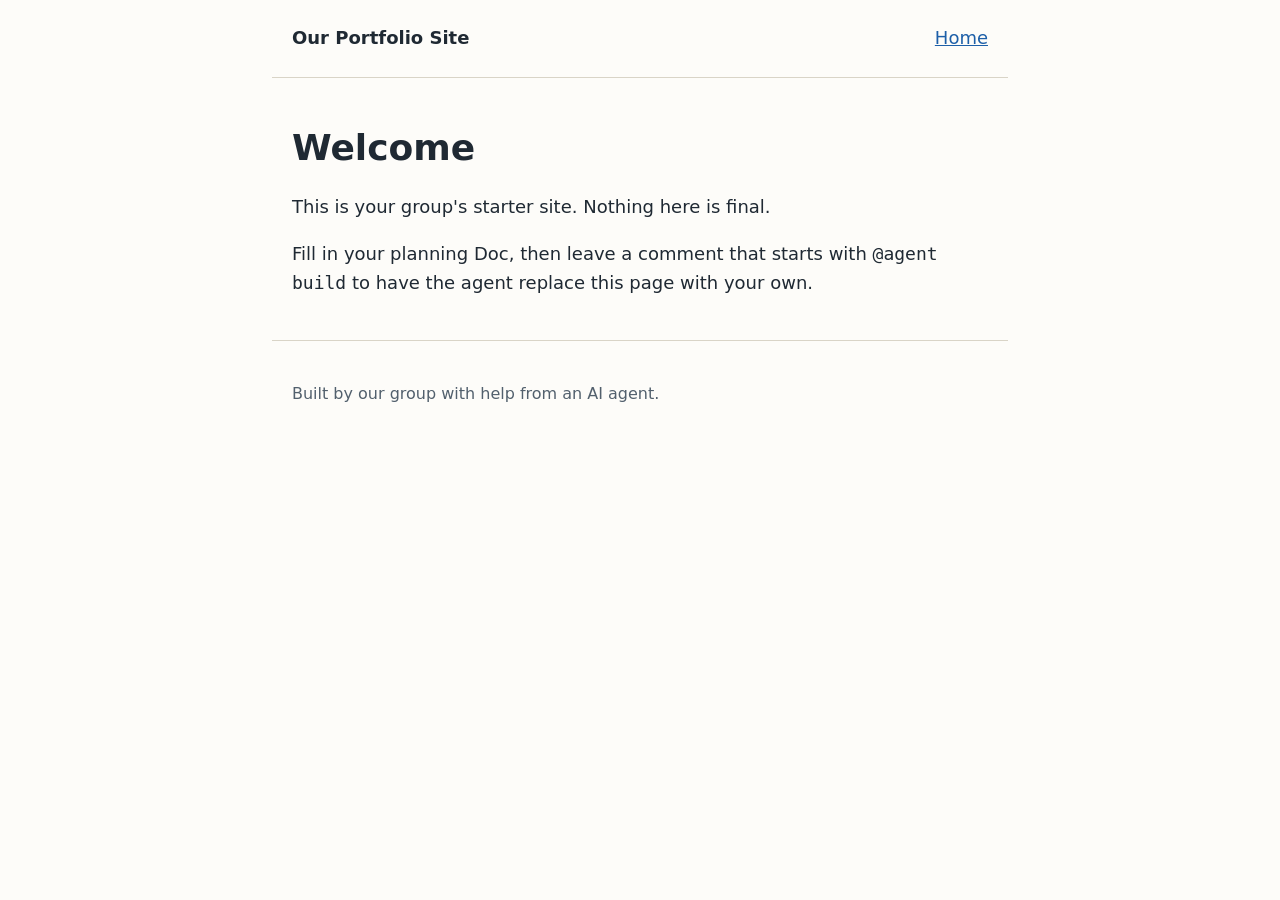
==== index.html @ fe295a9f "Initial commit" ====
<!DOCTYPE html>
<html lang="en">
<head>
  <meta charset="utf-8">
  <meta name="viewport" content="width=device-width, initial-scale=1">
  <title>Our Portfolio Site</title>
  <link rel="stylesheet" href="styles.css">
</head>
<body>
  <a class="skip-link" href="#main">Skip to main content</a>

  <header class="site-header">
    <p class="site-title"><a href="index.html">Our Portfolio Site</a></p>
    <nav aria-label="Main">
      <ul>
        <li><a href="index.html" aria-current="page">Home</a></li>
      </ul>
    </nav>
  </header>

  <main id="main">
    <h1>Welcome</h1>
    <p>This is your group's starter site. Nothing here is final.</p>
    <p>Fill in your planning Doc, then leave a comment that starts with
      <code>@agent build</code> to have the agent replace this page with your own.</p>
  </main>

  <footer class="site-footer">
    <p>Built by our group with help from an AI agent.</p>
  </footer>
</body>
</html>
---- styles.css ----
:root {
  --text: #1f2933;
  --muted: #52606d;
  --background: #fdfcf9;
  --accent: #1d5fa8;
  --border: #d9d4c7;
  --max-width: 46rem;
}

*,
*::before,
*::after {
  box-sizing: border-box;
}

body {
  margin: 0;
  font-family: system-ui, -apple-system, "Segoe UI", Roboto, sans-serif;
  font-size: 1.125rem;
  line-height: 1.6;
  color: var(--text);
  background: var(--background);
}

.site-header,
main,
.site-footer {
  max-width: var(--max-width);
  margin: 0 auto;
  padding: 1.5rem 1.25rem;
}

.site-header {
  display: flex;
  flex-wrap: wrap;
  align-items: baseline;
  justify-content: space-between;
  gap: 1rem;
  border-bottom: 1px solid var(--border);
}

.site-title {
  margin: 0;
  font-weight: 700;
}

.site-title a {
  color: inherit;
  text-decoration: none;
}

nav ul {
  display: flex;
  flex-wrap: wrap;
  gap: 1.25rem;
  margin: 0;
  padding: 0;
  list-style: none;
}

a {
  color: var(--accent);
}

a:focus-visible {
  outline: 3px solid var(--accent);
  outline-offset: 2px;
}

h1 {
  font-size: 2.25rem;
  line-height: 1.2;
}

img,
video {
  max-width: 100%;
  height: auto;
}

.site-footer {
  border-top: 1px solid var(--border);
  color: var(--muted);
  font-size: 1rem;
}

.skip-link {
  position: absolute;
  left: -999rem;
}

.skip-link:focus {
  left: 1rem;
  top: 1rem;
  padding: 0.5rem 0.75rem;
  background: var(--background);
}
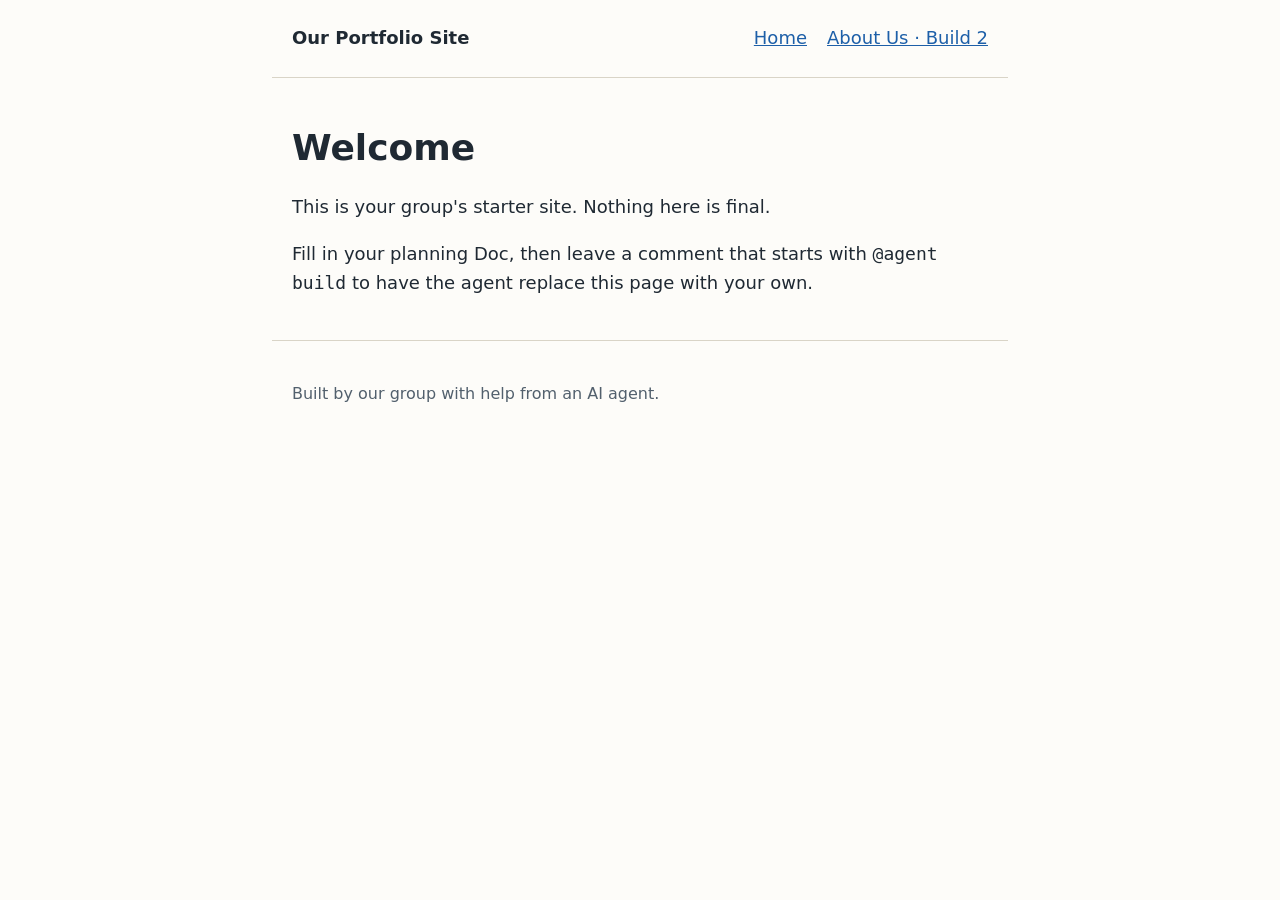
==== commit aa3f7d24: "Agent: update index.html" ====
--- a/index.html
+++ b/index.html
@@ -4,6 +4,9 @@
   <meta charset="utf-8">
   <meta name="viewport" content="width=device-width, initial-scale=1">
   <title>Our Portfolio Site</title>
+  <link rel="preconnect" href="https://fonts.googleapis.com">
+  <link rel="preconnect" href="https://fonts.gstatic.com" crossorigin>
+  <link href="https://fonts.googleapis.com/css2?family=Playfair+Display:wght@600;700&display=swap" rel="stylesheet">
   <link rel="stylesheet" href="styles.css">
 </head>
 <body>
@@ -14,6 +17,7 @@
     <nav aria-label="Main">
       <ul>
         <li><a href="index.html" aria-current="page">Home</a></li>
+        <li><a href="about.html">About Us · Build 2</a></li>
       </ul>
     </nav>
   </header>
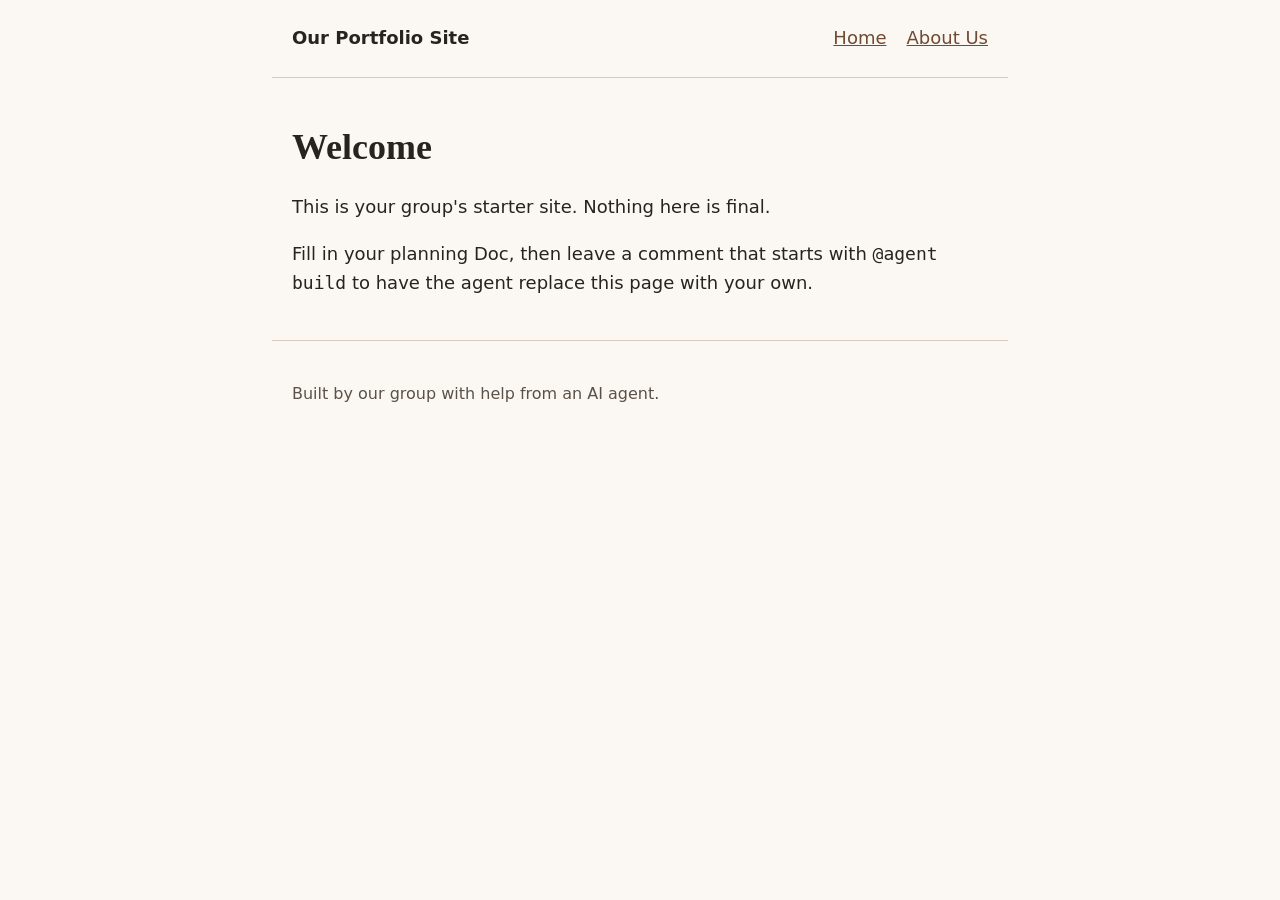
==== commit 7026e7a3: "Agent: update index.html" ====
--- a/index.html
+++ b/index.html
@@ -17,7 +17,7 @@
     <nav aria-label="Main">
       <ul>
         <li><a href="index.html" aria-current="page">Home</a></li>
-        <li><a href="about.html">About Us · Build 2</a></li>
+        <li><a href="about.html">About Us</a></li>
       </ul>
     </nav>
   </header>
--- a/styles.css
+++ b/styles.css
@@ -1,9 +1,9 @@
 :root {
-  --text: #1f2933;
-  --muted: #52606d;
-  --background: #fdfcf9;
-  --accent: #1d5fa8;
-  --border: #d9d4c7;
+  --text: #29231f;
+  --muted: #5b5149;
+  --background: #fbf8f3;
+  --accent: #714a32;
+  --border: #d8cbbd;
   --max-width: 46rem;
 }
 
@@ -67,6 +67,12 @@
   outline-offset: 2px;
 }
 
+h1,
+h2,
+h3 {
+  font-family: "Playfair Display", Georgia, serif;
+}
+
 h1 {
   font-size: 2.25rem;
   line-height: 1.2;
@@ -95,3 +101,99 @@
   padding: 0.5rem 0.75rem;
   background: var(--background);
 }
+
+/* About Us: warm, editorial profile cards for the six team members. */
+.about-page {
+  max-width: 76rem;
+  padding-top: 3rem;
+  padding-bottom: 4rem;
+}
+
+.about-intro {
+  max-width: 44rem;
+  margin-bottom: 2.5rem;
+}
+
+.about-eyebrow {
+  margin: 0 0 0.5rem;
+  color: #714a32;
+  font-size: 0.9rem;
+  font-weight: 700;
+  letter-spacing: 0.12em;
+  text-transform: uppercase;
+}
+
+.about-page h1 {
+  margin: 0 0 1rem;
+  color: #38271e;
+  font-size: clamp(2.5rem, 7vw, 4.5rem);
+}
+
+.about-intro p:last-child {
+  max-width: 42rem;
+  margin-bottom: 0;
+  color: #51463e;
+}
+
+.member-grid {
+  display: grid;
+  grid-template-columns: repeat(3, minmax(0, 1fr));
+  gap: 1.25rem;
+}
+
+.member-card {
+  min-height: 15rem;
+  padding: 1.5rem;
+  border: 1px solid #d8cbbd;
+  border-radius: 0.75rem;
+  background: #fffdf9;
+  box-shadow: 0 0.4rem 1.2rem rgb(56 39 30 / 7%);
+}
+
+.member-number {
+  display: inline-grid;
+  width: 2.75rem;
+  height: 2.75rem;
+  place-items: center;
+  border-radius: 50%;
+  background: #714a32;
+  color: #fff;
+  font-size: 0.95rem;
+  font-weight: 700;
+}
+
+.member-card h2 {
+  margin: 1rem 0 0.5rem;
+  color: #38271e;
+  font-size: 1.5rem;
+}
+
+.member-card p {
+  margin: 0;
+  color: #51463e;
+  font-size: 1rem;
+}
+
+.member-prompt {
+  display: block;
+  margin-top: 1rem;
+  color: #714a32;
+  font-size: 0.9rem;
+  font-weight: 700;
+}
+
+@media (max-width: 52rem) {
+  .member-grid {
+    grid-template-columns: repeat(2, minmax(0, 1fr));
+  }
+}
+
+@media (max-width: 34rem) {
+  .member-grid {
+    grid-template-columns: 1fr;
+  }
+
+  .about-page {
+    padding-top: 2rem;
+  }
+}
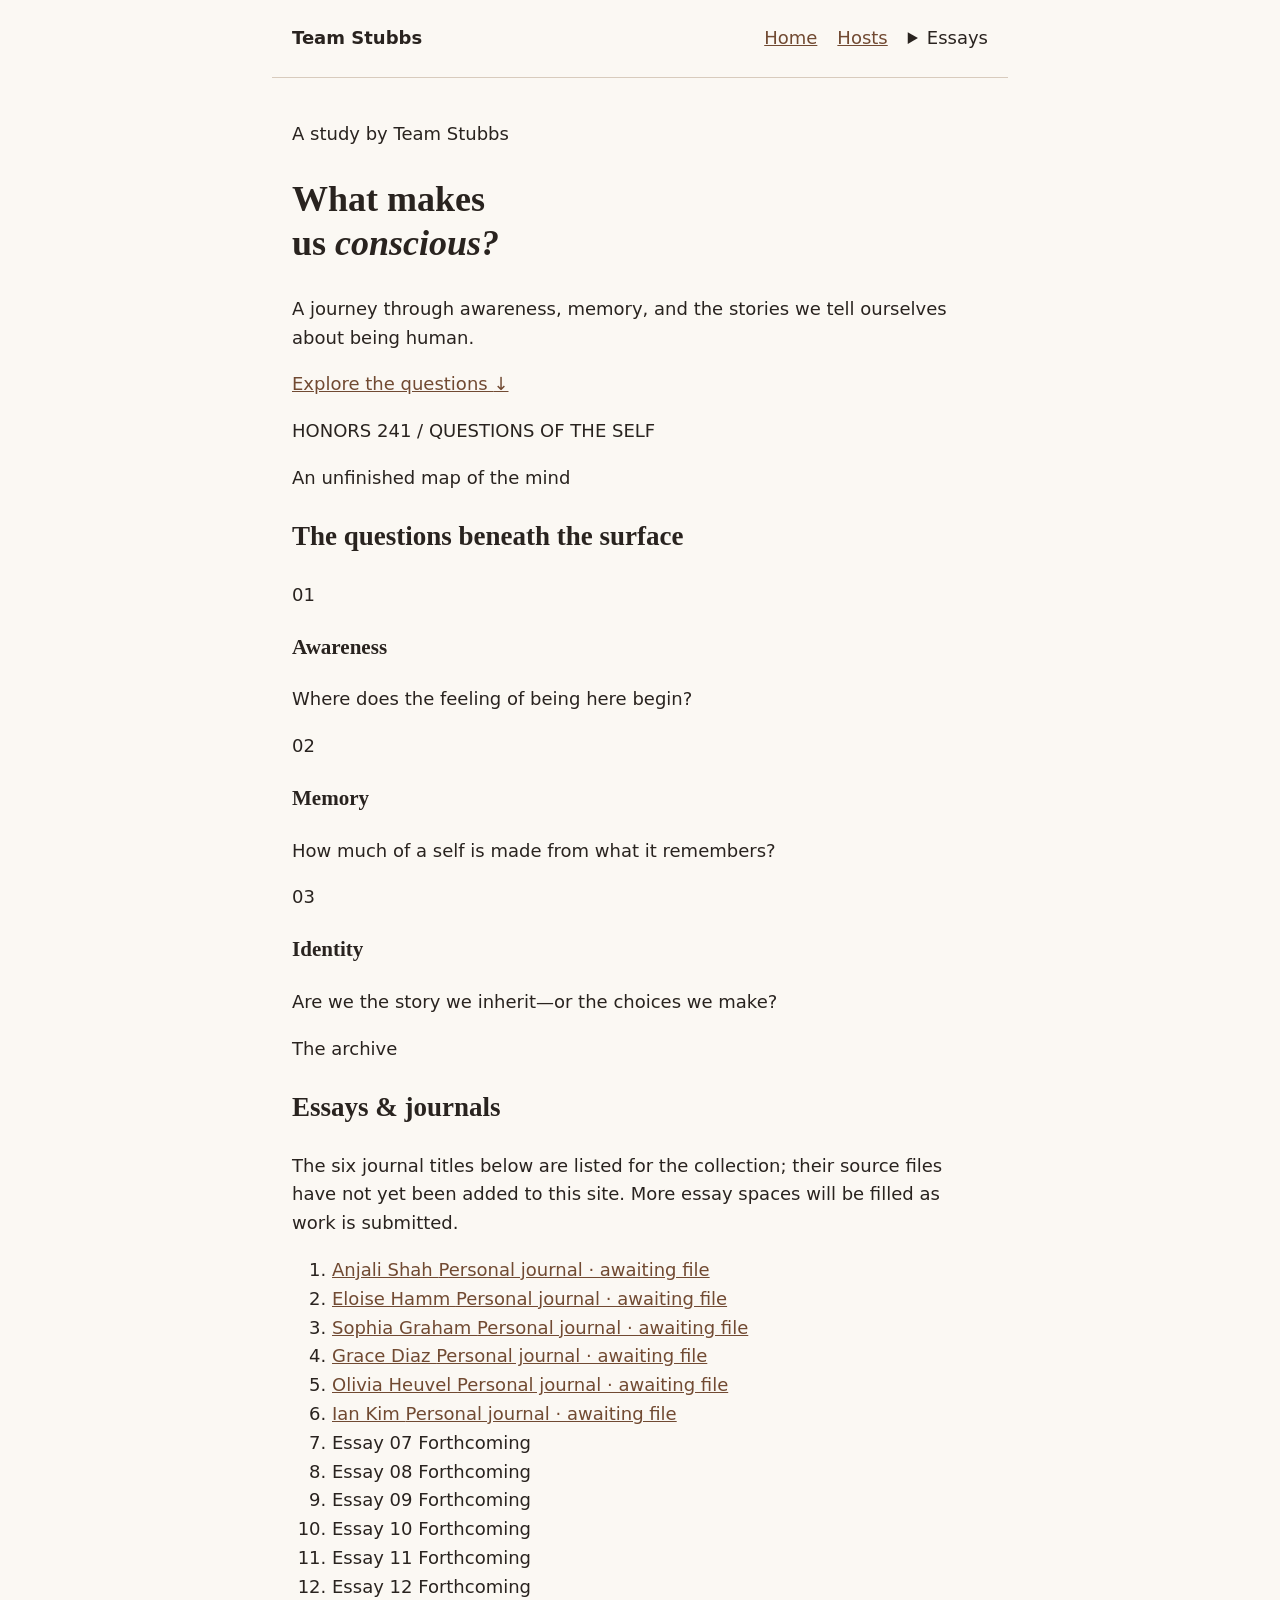
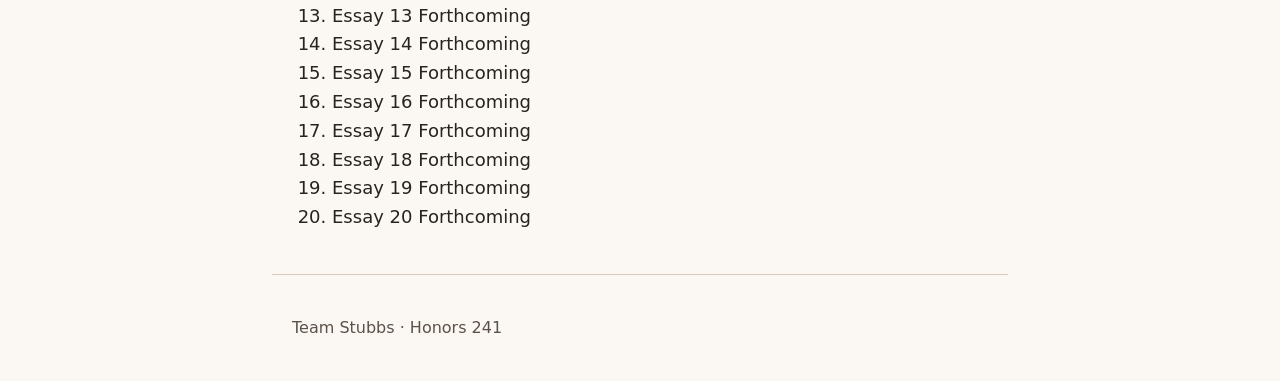
==== commit 9c10c44a: "Agent: update index.html" ====
--- a/index.html
+++ b/index.html
@@ -3,7 +3,7 @@
 <head>
   <meta charset="utf-8">
   <meta name="viewport" content="width=device-width, initial-scale=1">
-  <title>Our Portfolio Site</title>
+  <title>Team Stubbs · Consciousness</title>
   <link rel="preconnect" href="https://fonts.googleapis.com">
   <link rel="preconnect" href="https://fonts.gstatic.com" crossorigin>
   <link href="https://fonts.googleapis.com/css2?family=Playfair+Display:wght@600;700&display=swap" rel="stylesheet">
@@ -13,24 +13,87 @@
   <a class="skip-link" href="#main">Skip to main content</a>
 
   <header class="site-header">
-    <p class="site-title"><a href="index.html">Our Portfolio Site</a></p>
+    <p class="site-title"><a href="index.html">Team Stubbs</a></p>
     <nav aria-label="Main">
       <ul>
         <li><a href="index.html" aria-current="page">Home</a></li>
-        <li><a href="about.html">About Us</a></li>
+        <li><a href="about.html">Hosts</a></li>
+        <li class="nav-dropdown">
+          <details>
+            <summary>Essays</summary>
+            <ul class="dropdown-menu">
+              <li><a href="about.html#journal-anjali">01 · Anjali Shah — Journal</a></li>
+              <li><a href="about.html#journal-eloise">02 · Eloise Hamm — Journal</a></li>
+              <li><a href="about.html#journal-sophia">03 · Sophia Graham — Journal</a></li>
+              <li><a href="about.html#journal-grace">04 · Grace Diaz — Journal</a></li>
+              <li><a href="about.html#journal-olivia">05 · Olivia Heuvel — Journal</a></li>
+              <li><a href="about.html#journal-ian">06 · Ian Kim — Journal</a></li>
+              <li><a href="index.html#essay-archive">07 · Essay — forthcoming</a></li>
+              <li><a href="index.html#essay-archive">08 · Essay — forthcoming</a></li>
+              <li><a href="index.html#essay-archive">09 · Essay — forthcoming</a></li>
+              <li><a href="index.html#essay-archive">10 · Essay — forthcoming</a></li>
+              <li><a href="index.html#essay-archive">11 · Essay — forthcoming</a></li>
+              <li><a href="index.html#essay-archive">12 · Essay — forthcoming</a></li>
+              <li><a href="index.html#essay-archive">13 · Essay — forthcoming</a></li>
+              <li><a href="index.html#essay-archive">14 · Essay — forthcoming</a></li>
+              <li><a href="index.html#essay-archive">15 · Essay — forthcoming</a></li>
+              <li><a href="index.html#essay-archive">16 · Essay — forthcoming</a></li>
+              <li><a href="index.html#essay-archive">17 · Essay — forthcoming</a></li>
+              <li><a href="index.html#essay-archive">18 · Essay — forthcoming</a></li>
+              <li><a href="index.html#essay-archive">19 · Essay — forthcoming</a></li>
+              <li><a href="index.html#essay-archive">20 · Essay — forthcoming</a></li>
+            </ul>
+          </details>
+        </li>
       </ul>
     </nav>
   </header>
 
   <main id="main">
-    <h1>Welcome</h1>
-    <p>This is your group's starter site. Nothing here is final.</p>
-    <p>Fill in your planning Doc, then leave a comment that starts with
-      <code>@agent build</code> to have the agent replace this page with your own.</p>
+    <section class="hero" aria-labelledby="hero-title">
+      <div class="hero-content">
+        <p class="hero-kicker">A study by Team Stubbs</p>
+        <h1 id="hero-title">What makes<br>us <em>conscious?</em></h1>
+        <p class="hero-copy">A journey through awareness, memory, and the stories we tell ourselves about being human.</p>
+        <a class="hero-link" href="#essay-archive">Explore the questions <span aria-hidden="true">↓</span></a>
+      </div>
+      <p class="hero-caption">HONORS 241 <span aria-hidden="true">/</span> QUESTIONS OF THE SELF</p>
+    </section>
+
+    <section class="ideas-section" aria-labelledby="ideas-title">
+      <p class="section-kicker">An unfinished map of the mind</p>
+      <h2 id="ideas-title">The questions beneath the surface</h2>
+      <div class="idea-grid">
+        <article><span>01</span><h3>Awareness</h3><p>Where does the feeling of being here begin?</p></article>
+        <article><span>02</span><h3>Memory</h3><p>How much of a self is made from what it remembers?</p></article>
+        <article><span>03</span><h3>Identity</h3><p>Are we the story we inherit—or the choices we make?</p></article>
+      </div>
+    </section>
+
+    <section class="essay-section" id="essay-archive" aria-labelledby="essay-title">
+      <p class="section-kicker">The archive</p>
+      <h2 id="essay-title">Essays &amp; journals</h2>
+      <p class="archive-note">The six journal titles below are listed for the collection; their source files have not yet been added to this site. More essay spaces will be filled as work is submitted.</p>
+      <ol class="essay-list">
+        <li><a href="about.html#journal-anjali">Anjali Shah <span>Personal journal · awaiting file</span></a></li>
+        <li><a href="about.html#journal-eloise">Eloise Hamm <span>Personal journal · awaiting file</span></a></li>
+        <li><a href="about.html#journal-sophia">Sophia Graham <span>Personal journal · awaiting file</span></a></li>
+        <li><a href="about.html#journal-grace">Grace Diaz <span>Personal journal · awaiting file</span></a></li>
+        <li><a href="about.html#journal-olivia">Olivia Heuvel <span>Personal journal · awaiting file</span></a></li>
+        <li><a href="about.html#journal-ian">Ian Kim <span>Personal journal · awaiting file</span></a></li>
+        <li>Essay 07 <span>Forthcoming</span></li><li>Essay 08 <span>Forthcoming</span></li>
+        <li>Essay 09 <span>Forthcoming</span></li><li>Essay 10 <span>Forthcoming</span></li>
+        <li>Essay 11 <span>Forthcoming</span></li><li>Essay 12 <span>Forthcoming</span></li>
+        <li>Essay 13 <span>Forthcoming</span></li><li>Essay 14 <span>Forthcoming</span></li>
+        <li>Essay 15 <span>Forthcoming</span></li><li>Essay 16 <span>Forthcoming</span></li>
+        <li>Essay 17 <span>Forthcoming</span></li><li>Essay 18 <span>Forthcoming</span></li>
+        <li>Essay 19 <span>Forthcoming</span></li><li>Essay 20 <span>Forthcoming</span></li>
+      </ol>
+    </section>
   </main>
 
   <footer class="site-footer">
-    <p>Built by our group with help from an AI agent.</p>
+    <p>Team Stubbs <span aria-hidden="true">·</span> Honors 241</p>
   </footer>
 </body>
 </html>
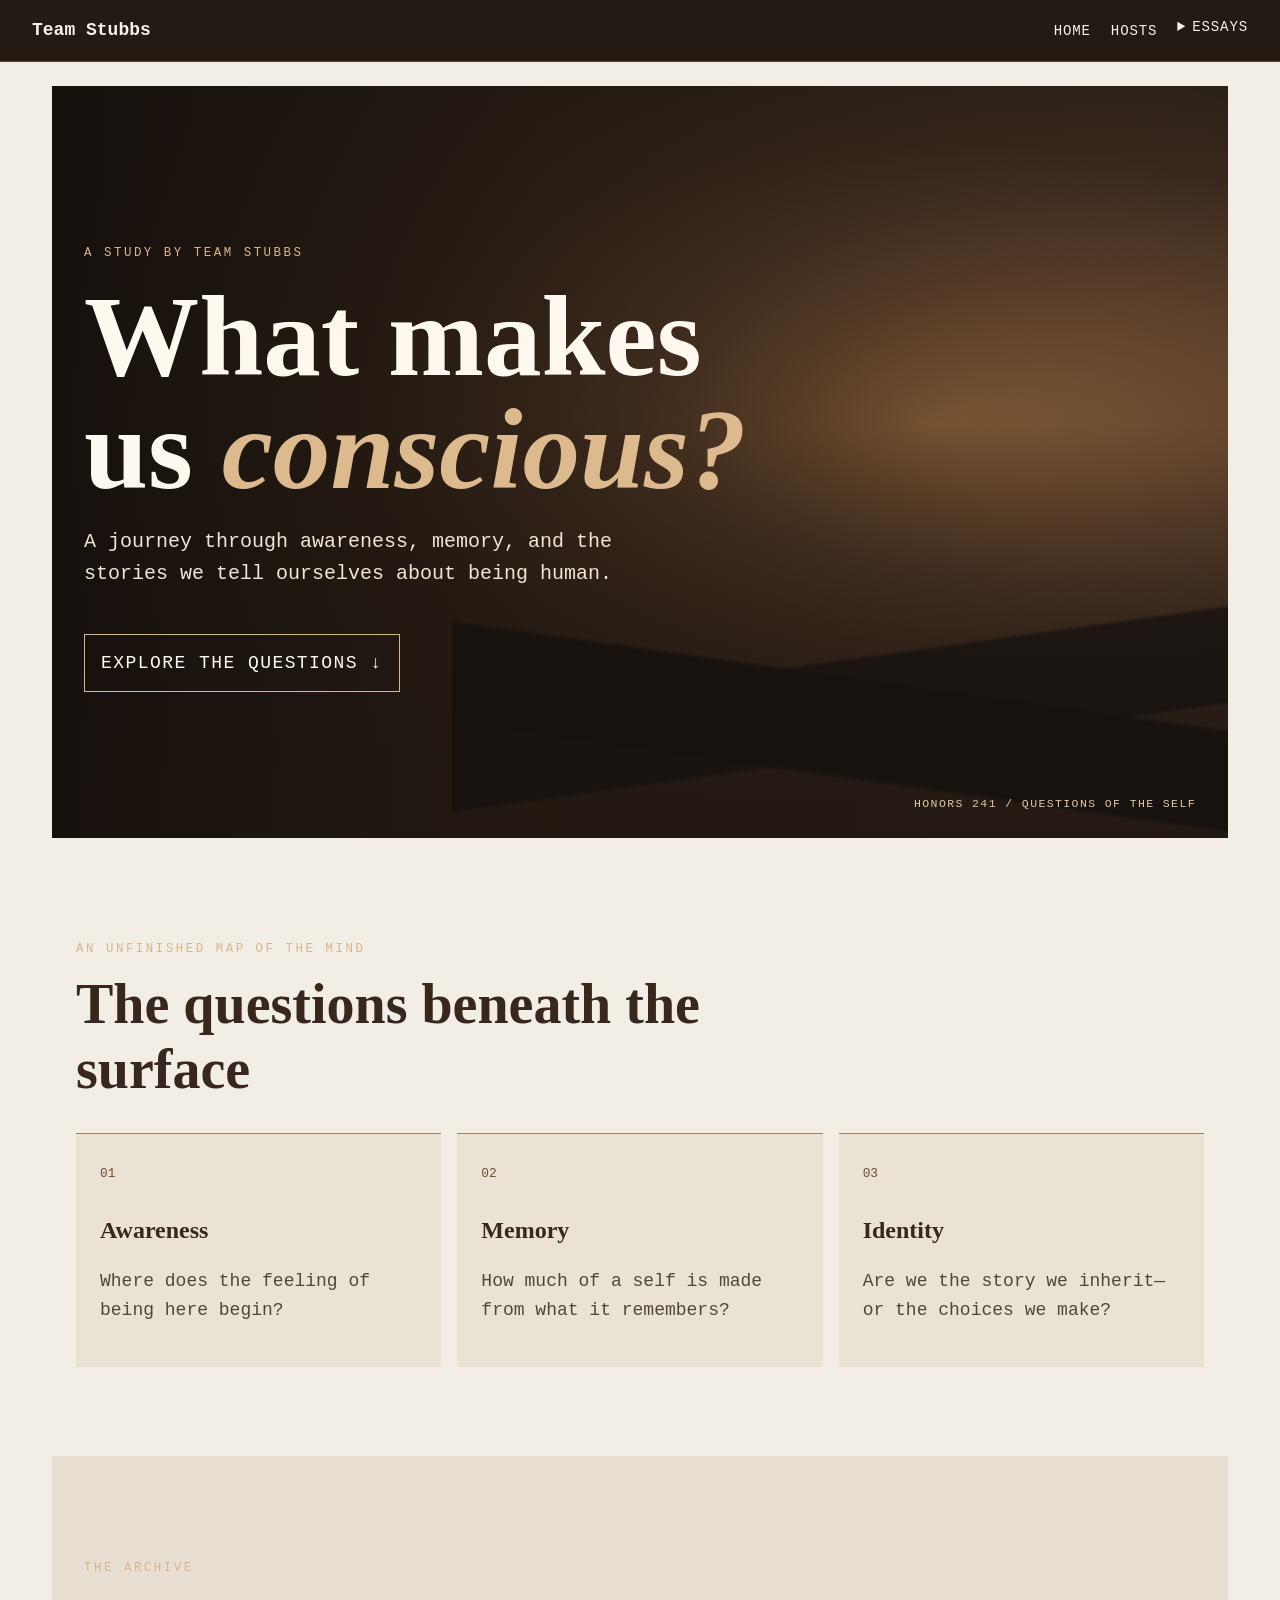
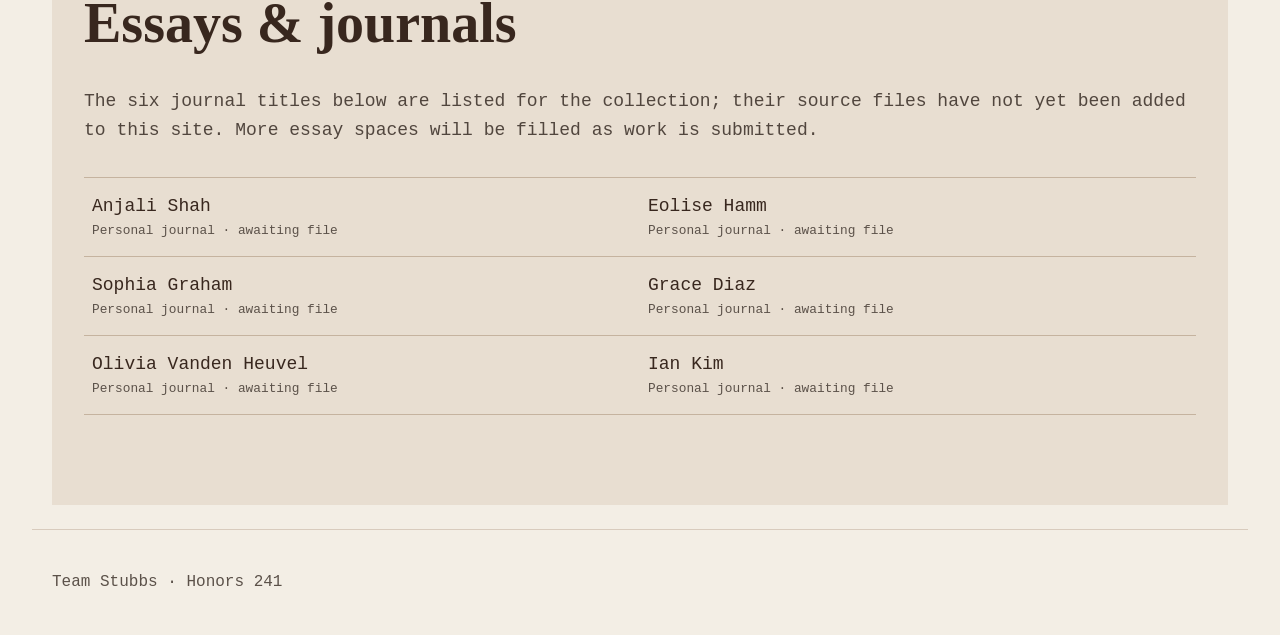
==== commit 40879fce: "Agent: update index.html" ====
--- a/index.html
+++ b/index.html
@@ -23,25 +23,12 @@
             <summary>Essays</summary>
             <ul class="dropdown-menu">
               <li><a href="about.html#journal-anjali">01 · Anjali Shah — Journal</a></li>
-              <li><a href="about.html#journal-eloise">02 · Eloise Hamm — Journal</a></li>
+              <li><a href="about.html#journal-eloise">02 · Eolise Hamm — Journal</a></li>
               <li><a href="about.html#journal-sophia">03 · Sophia Graham — Journal</a></li>
               <li><a href="about.html#journal-grace">04 · Grace Diaz — Journal</a></li>
-              <li><a href="about.html#journal-olivia">05 · Olivia Heuvel — Journal</a></li>
+              <li><a href="about.html#journal-olivia">05 · Olivia Vanden Heuvel — Journal</a></li>
               <li><a href="about.html#journal-ian">06 · Ian Kim — Journal</a></li>
-              <li><a href="index.html#essay-archive">07 · Essay — forthcoming</a></li>
-              <li><a href="index.html#essay-archive">08 · Essay — forthcoming</a></li>
-              <li><a href="index.html#essay-archive">09 · Essay — forthcoming</a></li>
-              <li><a href="index.html#essay-archive">10 · Essay — forthcoming</a></li>
-              <li><a href="index.html#essay-archive">11 · Essay — forthcoming</a></li>
-              <li><a href="index.html#essay-archive">12 · Essay — forthcoming</a></li>
-              <li><a href="index.html#essay-archive">13 · Essay — forthcoming</a></li>
-              <li><a href="index.html#essay-archive">14 · Essay — forthcoming</a></li>
-              <li><a href="index.html#essay-archive">15 · Essay — forthcoming</a></li>
-              <li><a href="index.html#essay-archive">16 · Essay — forthcoming</a></li>
-              <li><a href="index.html#essay-archive">17 · Essay — forthcoming</a></li>
-              <li><a href="index.html#essay-archive">18 · Essay — forthcoming</a></li>
-              <li><a href="index.html#essay-archive">19 · Essay — forthcoming</a></li>
-              <li><a href="index.html#essay-archive">20 · Essay — forthcoming</a></li>
+
             </ul>
           </details>
         </li>
@@ -76,18 +63,12 @@
       <p class="archive-note">The six journal titles below are listed for the collection; their source files have not yet been added to this site. More essay spaces will be filled as work is submitted.</p>
       <ol class="essay-list">
         <li><a href="about.html#journal-anjali">Anjali Shah <span>Personal journal · awaiting file</span></a></li>
-        <li><a href="about.html#journal-eloise">Eloise Hamm <span>Personal journal · awaiting file</span></a></li>
+        <li><a href="about.html#journal-eloise">Eolise Hamm <span>Personal journal · awaiting file</span></a></li>
         <li><a href="about.html#journal-sophia">Sophia Graham <span>Personal journal · awaiting file</span></a></li>
         <li><a href="about.html#journal-grace">Grace Diaz <span>Personal journal · awaiting file</span></a></li>
-        <li><a href="about.html#journal-olivia">Olivia Heuvel <span>Personal journal · awaiting file</span></a></li>
+        <li><a href="about.html#journal-olivia">Olivia Vanden Heuvel <span>Personal journal · awaiting file</span></a></li>
         <li><a href="about.html#journal-ian">Ian Kim <span>Personal journal · awaiting file</span></a></li>
-        <li>Essay 07 <span>Forthcoming</span></li><li>Essay 08 <span>Forthcoming</span></li>
-        <li>Essay 09 <span>Forthcoming</span></li><li>Essay 10 <span>Forthcoming</span></li>
-        <li>Essay 11 <span>Forthcoming</span></li><li>Essay 12 <span>Forthcoming</span></li>
-        <li>Essay 13 <span>Forthcoming</span></li><li>Essay 14 <span>Forthcoming</span></li>
-        <li>Essay 15 <span>Forthcoming</span></li><li>Essay 16 <span>Forthcoming</span></li>
-        <li>Essay 17 <span>Forthcoming</span></li><li>Essay 18 <span>Forthcoming</span></li>
-        <li>Essay 19 <span>Forthcoming</span></li><li>Essay 20 <span>Forthcoming</span></li>
+
       </ol>
     </section>
   </main>
--- a/styles.css
+++ b/styles.css
@@ -4,7 +4,7 @@
   --background: #fbf8f3;
   --accent: #714a32;
   --border: #d8cbbd;
-  --max-width: 46rem;
+  --max-width: 76rem;
 }
 
 *,
@@ -15,11 +15,11 @@
 
 body {
   margin: 0;
-  font-family: system-ui, -apple-system, "Segoe UI", Roboto, sans-serif;
+  font-family: "IBM Plex Mono", "SFMono-Regular", Consolas, monospace;
   font-size: 1.125rem;
   line-height: 1.6;
   color: var(--text);
-  background: var(--background);
+  background: #f3eee5;
 }
 
 .site-header,
@@ -39,6 +39,15 @@
   border-bottom: 1px solid var(--border);
 }
 
+.site-header {
+  position: relative;
+  max-width: 100%;
+  padding: 1rem max(1.5rem, calc((100vw - 76rem) / 2));
+  background: #241a14;
+  color: #f7f1e8;
+  border-bottom-color: #5b4534;
+}
+
 .site-title {
   margin: 0;
   font-weight: 700;
@@ -59,7 +68,66 @@
 }
 
 a {
-  color: var(--accent);
+  color: #744a2e;
+}
+
+.site-header a {
+  color: #f7f1e8;
+  text-decoration: none;
+}
+
+.site-header a:hover,
+.site-header a:focus-visible {
+  color: #e0b987;
+}
+
+nav a {
+  font-size: 0.88rem;
+  letter-spacing: 0.06em;
+  text-transform: uppercase;
+}
+
+.nav-dropdown {
+  position: relative;
+}
+
+.nav-dropdown summary {
+  cursor: pointer;
+  font-size: 0.88rem;
+  letter-spacing: 0.06em;
+  text-transform: uppercase;
+}
+
+.dropdown-menu {
+  position: absolute;
+  z-index: 5;
+  top: 100%;
+  right: 0;
+  display: none;
+  width: min(22rem, 85vw);
+  max-height: 70vh;
+  overflow-y: auto;
+  padding: 0.5rem;
+  border: 1px solid #72563e;
+  background: #241a14;
+  box-shadow: 0 0.8rem 2rem rgb(0 0 0 / 30%);
+}
+
+.nav-dropdown details[open] .dropdown-menu,
+.nav-dropdown:hover .dropdown-menu,
+.nav-dropdown:focus-within .dropdown-menu {
+  display: block;
+}
+
+.dropdown-menu li {
+  padding: 0.35rem 0.55rem;
+}
+
+.dropdown-menu a {
+  display: block;
+  padding: 0.35rem;
+  font-size: 0.78rem;
+  text-transform: none;
 }
 
 a:focus-visible {
@@ -98,8 +166,10 @@
 .skip-link:focus {
   left: 1rem;
   top: 1rem;
+  z-index: 10;
   padding: 0.5rem 0.75rem;
   background: var(--background);
+  color: #29231f;
 }
 
 /* About Us: warm, editorial profile cards for the six team members. */
@@ -182,6 +252,41 @@
   font-weight: 700;
 }
 
+.member-photo {
+  display: grid;
+  min-height: 10rem;
+  margin-top: 1rem;
+  place-items: center;
+  border: 1px dashed #94765d;
+  background: linear-gradient(145deg, #ded0bd, #b89b7d);
+  color: #38271e;
+  font-size: 0.8rem;
+  letter-spacing: 0.08em;
+  text-transform: uppercase;
+}
+
+.member-facts {
+  margin: 1rem 0 0;
+  padding: 0;
+  list-style: none;
+  color: #51463e;
+  font-size: 0.9rem;
+}
+
+.member-facts li {
+  padding: 0.3rem 0;
+  border-bottom: 1px solid #e7ded2;
+}
+
+.member-card details {
+  margin-top: 1rem;
+  font-size: 0.9rem;
+}
+
+.member-card summary {
+  cursor: pointer;
+}
+
 @media (max-width: 52rem) {
   .member-grid {
     grid-template-columns: repeat(2, minmax(0, 1fr));
@@ -189,6 +294,14 @@
 }
 
 @media (max-width: 34rem) {
+  .site-header {
+    padding: 1rem;
+  }
+
+  .site-header nav ul {
+    gap: 0.75rem;
+  }
+
   .member-grid {
     grid-template-columns: 1fr;
   }
@@ -197,3 +310,199 @@
     padding-top: 2rem;
   }
 }
+
+/* Cinematic, warm-toned home page and essay archive. */
+.hero {
+  position: relative;
+  display: flex;
+  min-height: min(47rem, calc(100vh - 4rem));
+  max-width: none;
+  margin: 0;
+  padding: clamp(3rem, 10vw, 9rem) max(1.5rem, calc((100vw - 76rem) / 2));
+  align-items: center;
+  overflow: hidden;
+  color: #fff8ee;
+  background:
+    linear-gradient(90deg, rgb(22 16 12 / 94%) 0%, rgb(36 25 17 / 76%) 42%, rgb(36 25 17 / 18%) 100%),
+    linear-gradient(0deg, #241a14 0%, transparent 55%),
+    radial-gradient(ellipse at 75% 45%, #b27d49 0%, #735035 24%, #3d2c20 48%, #1b1715 78%);
+}
+
+.hero::after {
+  position: absolute;
+  right: -6%;
+  bottom: 0;
+  width: 72%;
+  height: 40%;
+  content: "";
+  background: linear-gradient(172deg, transparent 42%, rgb(20 17 15 / 85%) 43% 65%, transparent 66%), linear-gradient(188deg, transparent 48%, rgb(15 14 13 / 75%) 49% 72%, transparent 73%);
+  opacity: 0.85;
+  pointer-events: none;
+}
+
+.hero-content,
+.hero-caption {
+  position: relative;
+  z-index: 1;
+}
+
+.hero-content {
+  max-width: 48rem;
+}
+
+.hero-kicker,
+.section-kicker {
+  color: #d9b58c;
+  font-size: 0.78rem;
+  letter-spacing: 0.2em;
+  text-transform: uppercase;
+}
+
+.hero h1 {
+  margin: 1rem 0;
+  font-family: "Playfair Display", Georgia, serif;
+  font-size: clamp(3.3rem, 9vw, 7.5rem);
+  font-weight: 600;
+  line-height: 0.98;
+}
+
+.hero h1 em {
+  color: #ddb98e;
+  font-weight: 600;
+}
+
+.hero-copy {
+  max-width: 35rem;
+  color: #f0e6d8;
+  font-size: clamp(1rem, 2vw, 1.25rem);
+}
+
+.hero-link {
+  display: inline-block;
+  margin-top: 1.5rem;
+  padding: 0.85rem 1rem;
+  border: 1px solid #d9b58c;
+  color: #fff8ee;
+  text-decoration: none;
+  text-transform: uppercase;
+  letter-spacing: 0.08em;
+}
+
+.hero-caption {
+  position: absolute;
+  right: max(1.5rem, calc((100vw - 76rem) / 2));
+  bottom: 1.5rem;
+  margin: 0;
+  color: #e0c6a8;
+  font-size: 0.72rem;
+  letter-spacing: 0.12em;
+}
+
+.ideas-section,
+.essay-section {
+  max-width: 76rem;
+  margin: 0 auto;
+  padding: clamp(3rem, 7vw, 6rem) 1.5rem;
+}
+
+.ideas-section h2,
+.essay-section h2 {
+  max-width: 46rem;
+  margin: 0.5rem 0 2rem;
+  color: #38271e;
+  font-family: "Playfair Display", Georgia, serif;
+  font-size: clamp(2rem, 5vw, 3.5rem);
+  line-height: 1.15;
+}
+
+.idea-grid {
+  display: grid;
+  grid-template-columns: repeat(3, minmax(0, 1fr));
+  gap: 1rem;
+}
+
+.idea-grid article {
+  padding: 1.5rem;
+  border-top: 1px solid #9e8064;
+  background: #ebe2d6;
+}
+
+.idea-grid article > span {
+  color: #714a32;
+  font-size: 0.8rem;
+}
+
+.idea-grid h3 {
+  margin: 1.5rem 0 0.5rem;
+  color: #38271e;
+  font-size: 1.5rem;
+}
+
+.idea-grid p,
+.archive-note {
+  color: #51463e;
+}
+
+.essay-section {
+  max-width: none;
+  padding-right: max(1.5rem, calc((100vw - 76rem) / 2));
+  padding-left: max(1.5rem, calc((100vw - 76rem) / 2));
+  background: #e8ded1;
+}
+
+.essay-section > h2,
+.essay-section > p {
+  max-width: 76rem;
+}
+
+.essay-list {
+  display: grid;
+  max-width: 76rem;
+  grid-template-columns: repeat(2, minmax(0, 1fr));
+  gap: 0;
+  margin: 2rem 0 0;
+  padding: 0;
+  list-style: none;
+  border-top: 1px solid #c5b39f;
+}
+
+.essay-list li {
+  padding: 0.9rem 0.5rem;
+  border-bottom: 1px solid #c5b39f;
+  color: #38271e;
+}
+
+.essay-list a {
+  display: block;
+  color: #38271e;
+  text-decoration: none;
+}
+
+.essay-list a:hover {
+  text-decoration: underline;
+}
+
+.essay-list span {
+  display: block;
+  color: #5b5149;
+  font-size: 0.8rem;
+}
+
+@media (max-width: 40rem) {
+  .hero {
+    min-height: 80vh;
+    padding-right: 1.25rem;
+    padding-left: 1.25rem;
+  }
+
+  .idea-grid,
+  .essay-list {
+    grid-template-columns: 1fr;
+  }
+
+  .hero-caption {
+    right: 1.25rem;
+    left: 1.25rem;
+    font-size: 0.65rem;
+  }
+}
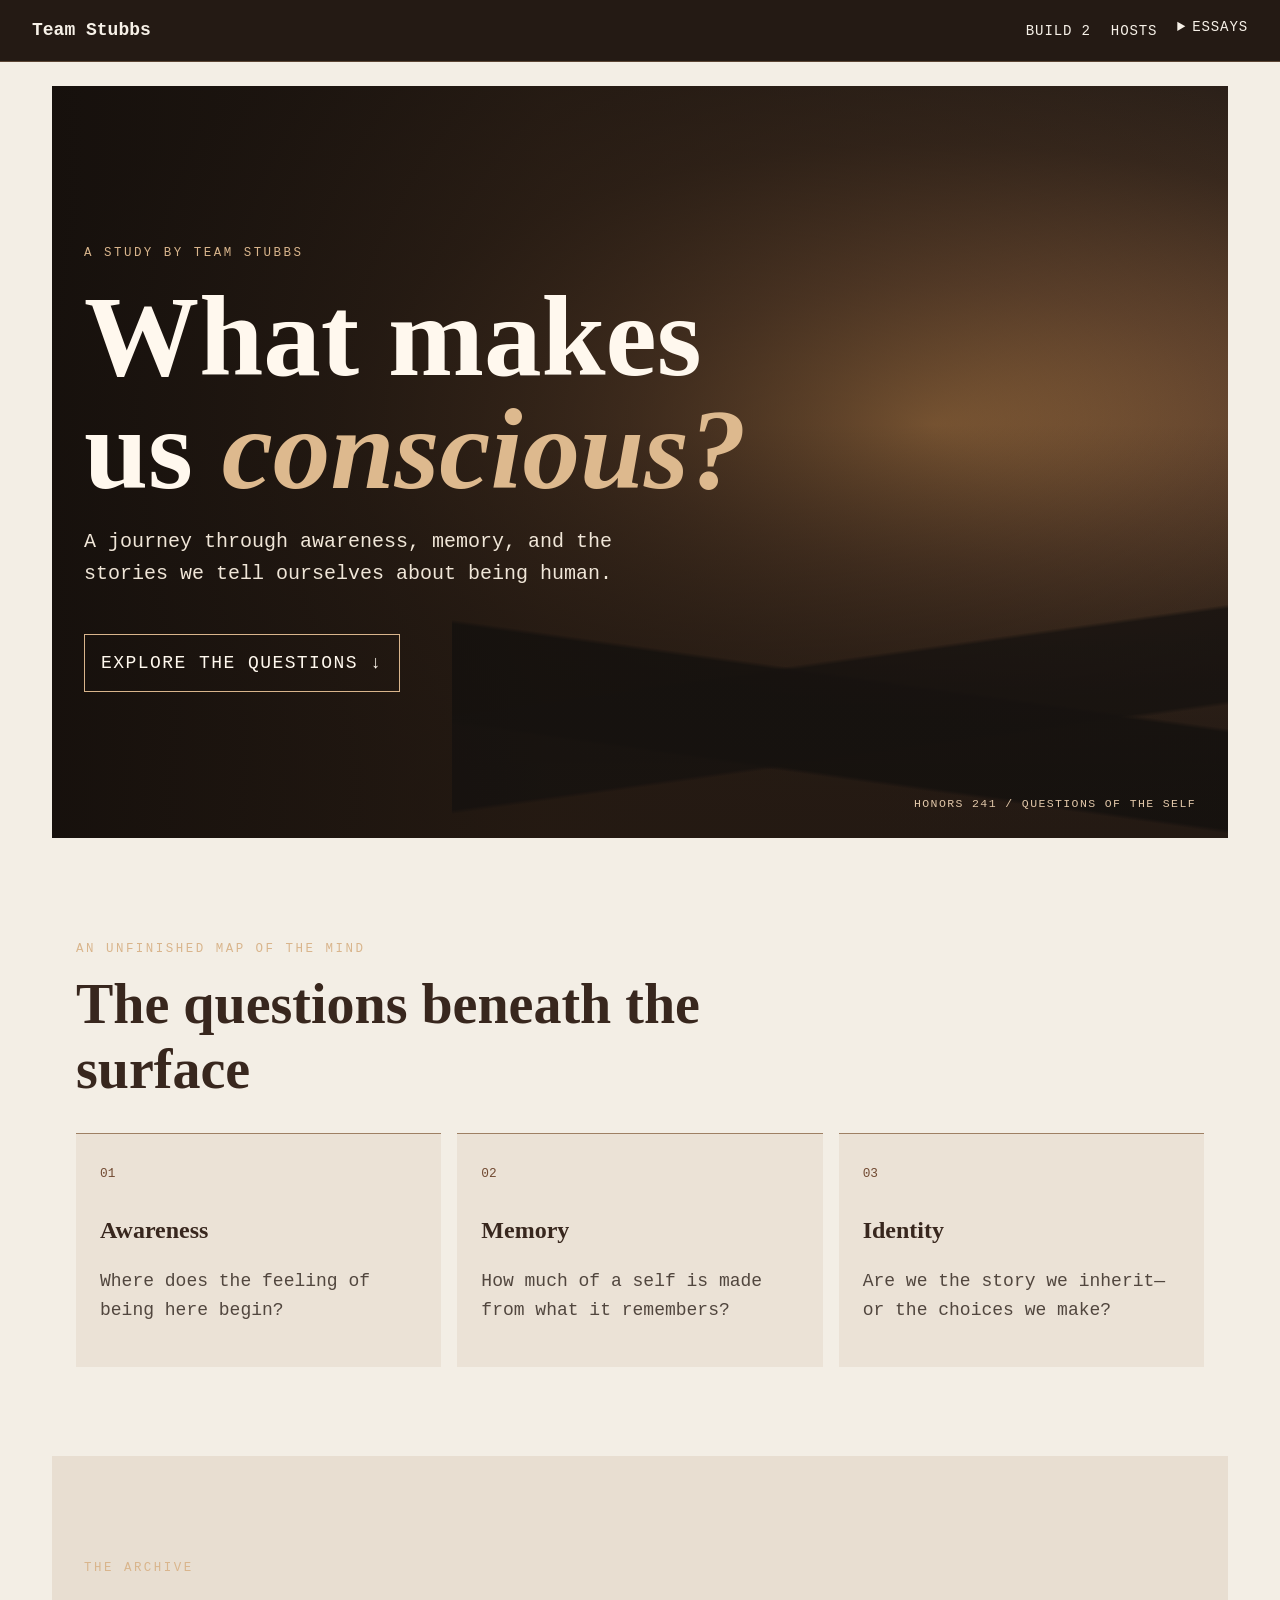
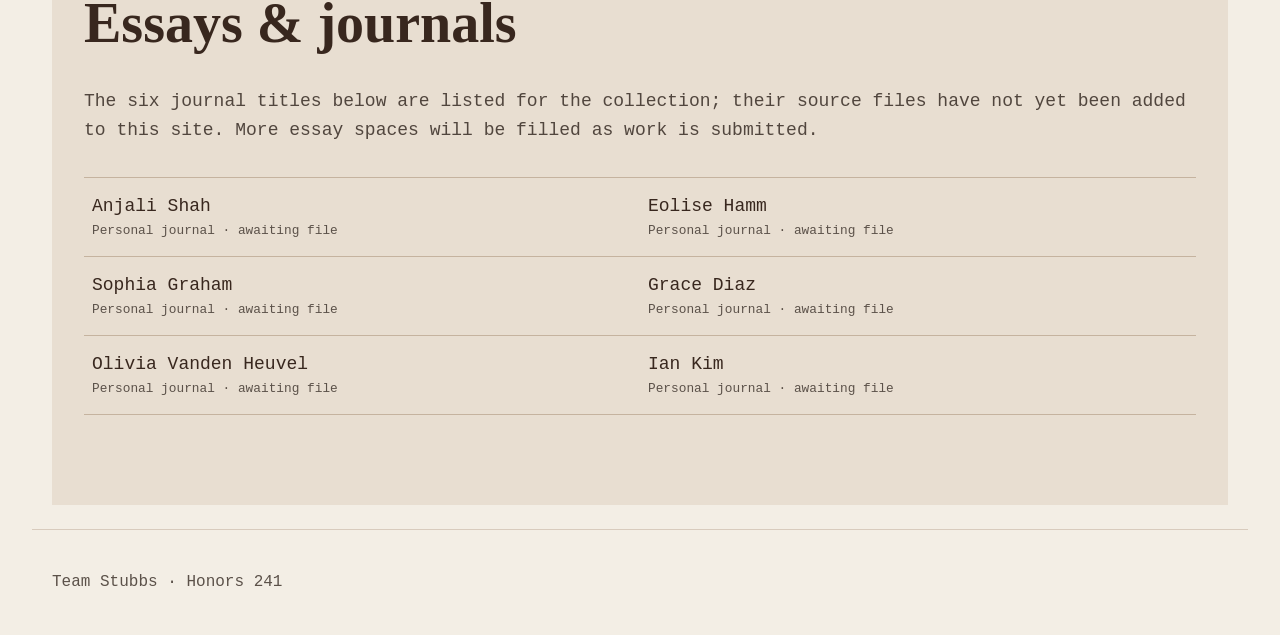
==== commit dd95ed95: "Agent: update index.html" ====
--- a/index.html
+++ b/index.html
@@ -16,7 +16,7 @@
     <p class="site-title"><a href="index.html">Team Stubbs</a></p>
     <nav aria-label="Main">
       <ul>
-        <li><a href="index.html" aria-current="page">Home</a></li>
+        <li><a href="index.html" aria-current="page">Build 2</a></li>
         <li><a href="about.html">Hosts</a></li>
         <li class="nav-dropdown">
           <details>
